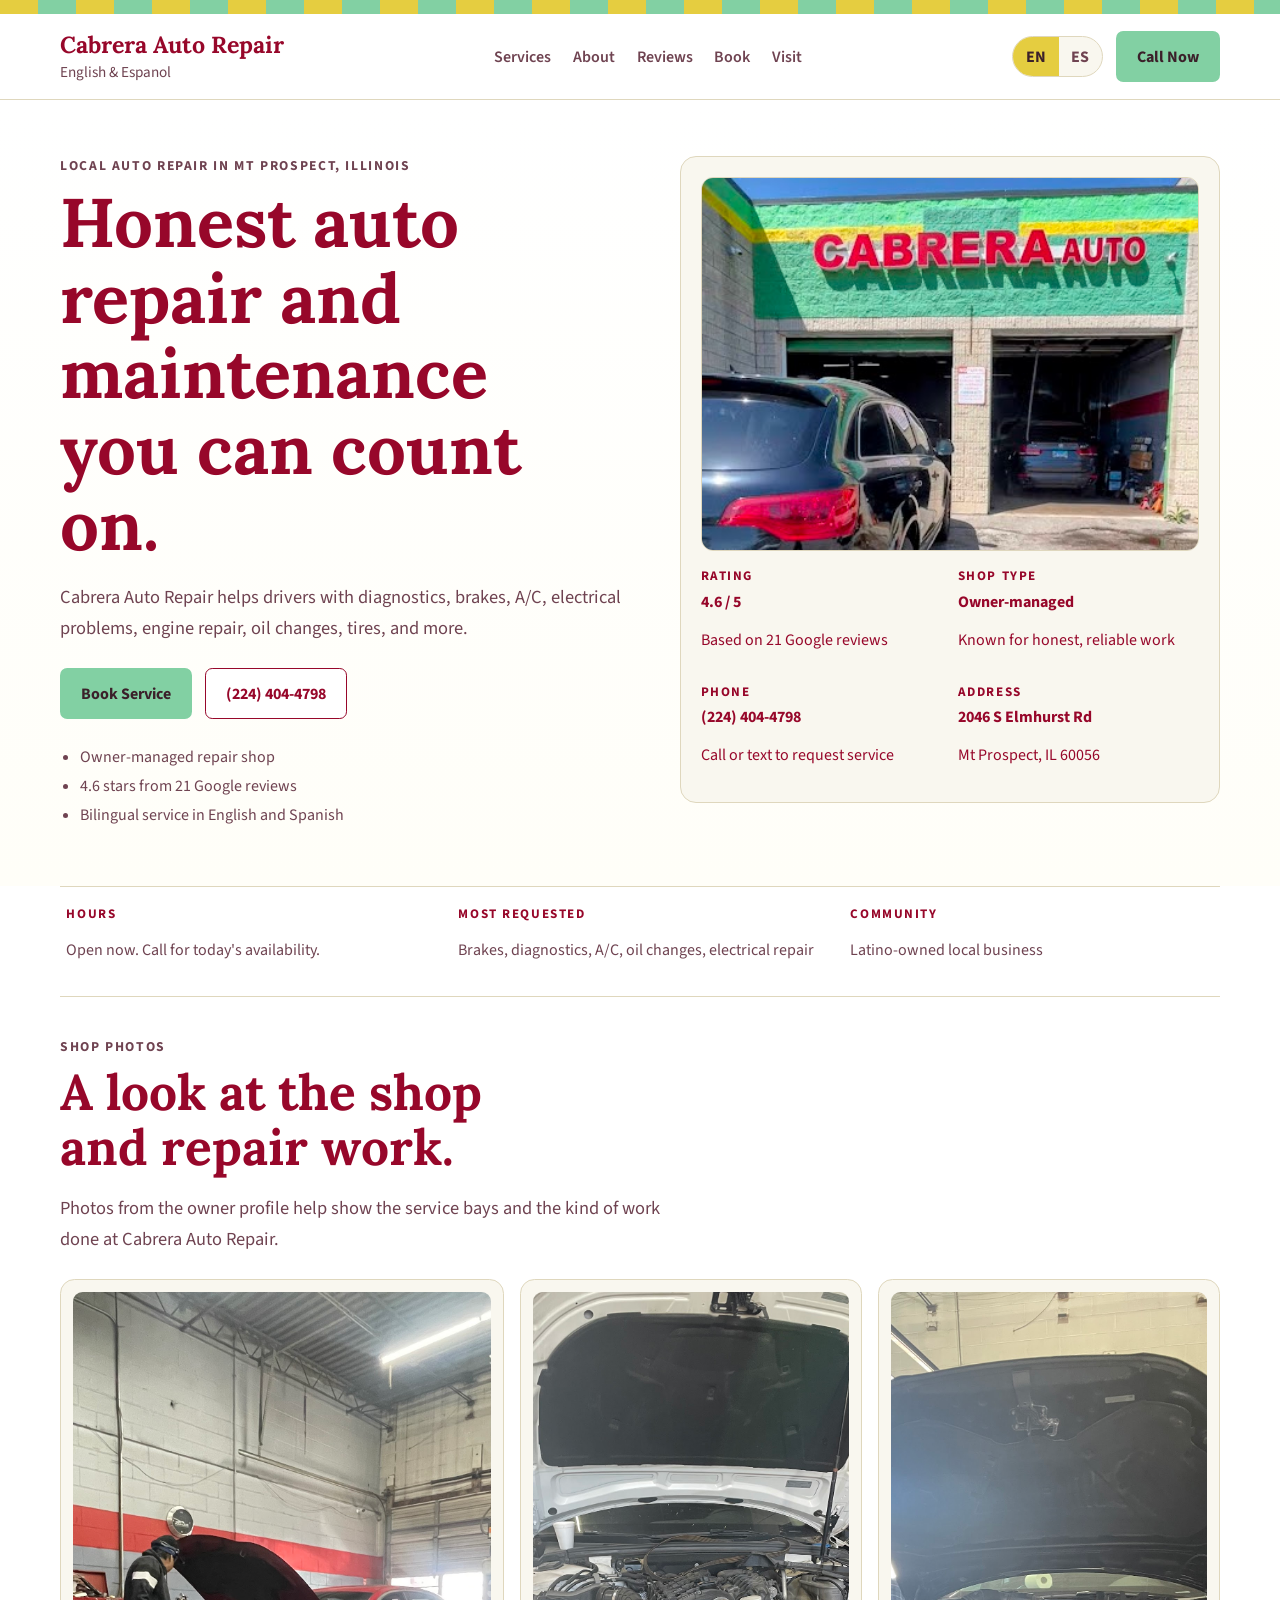
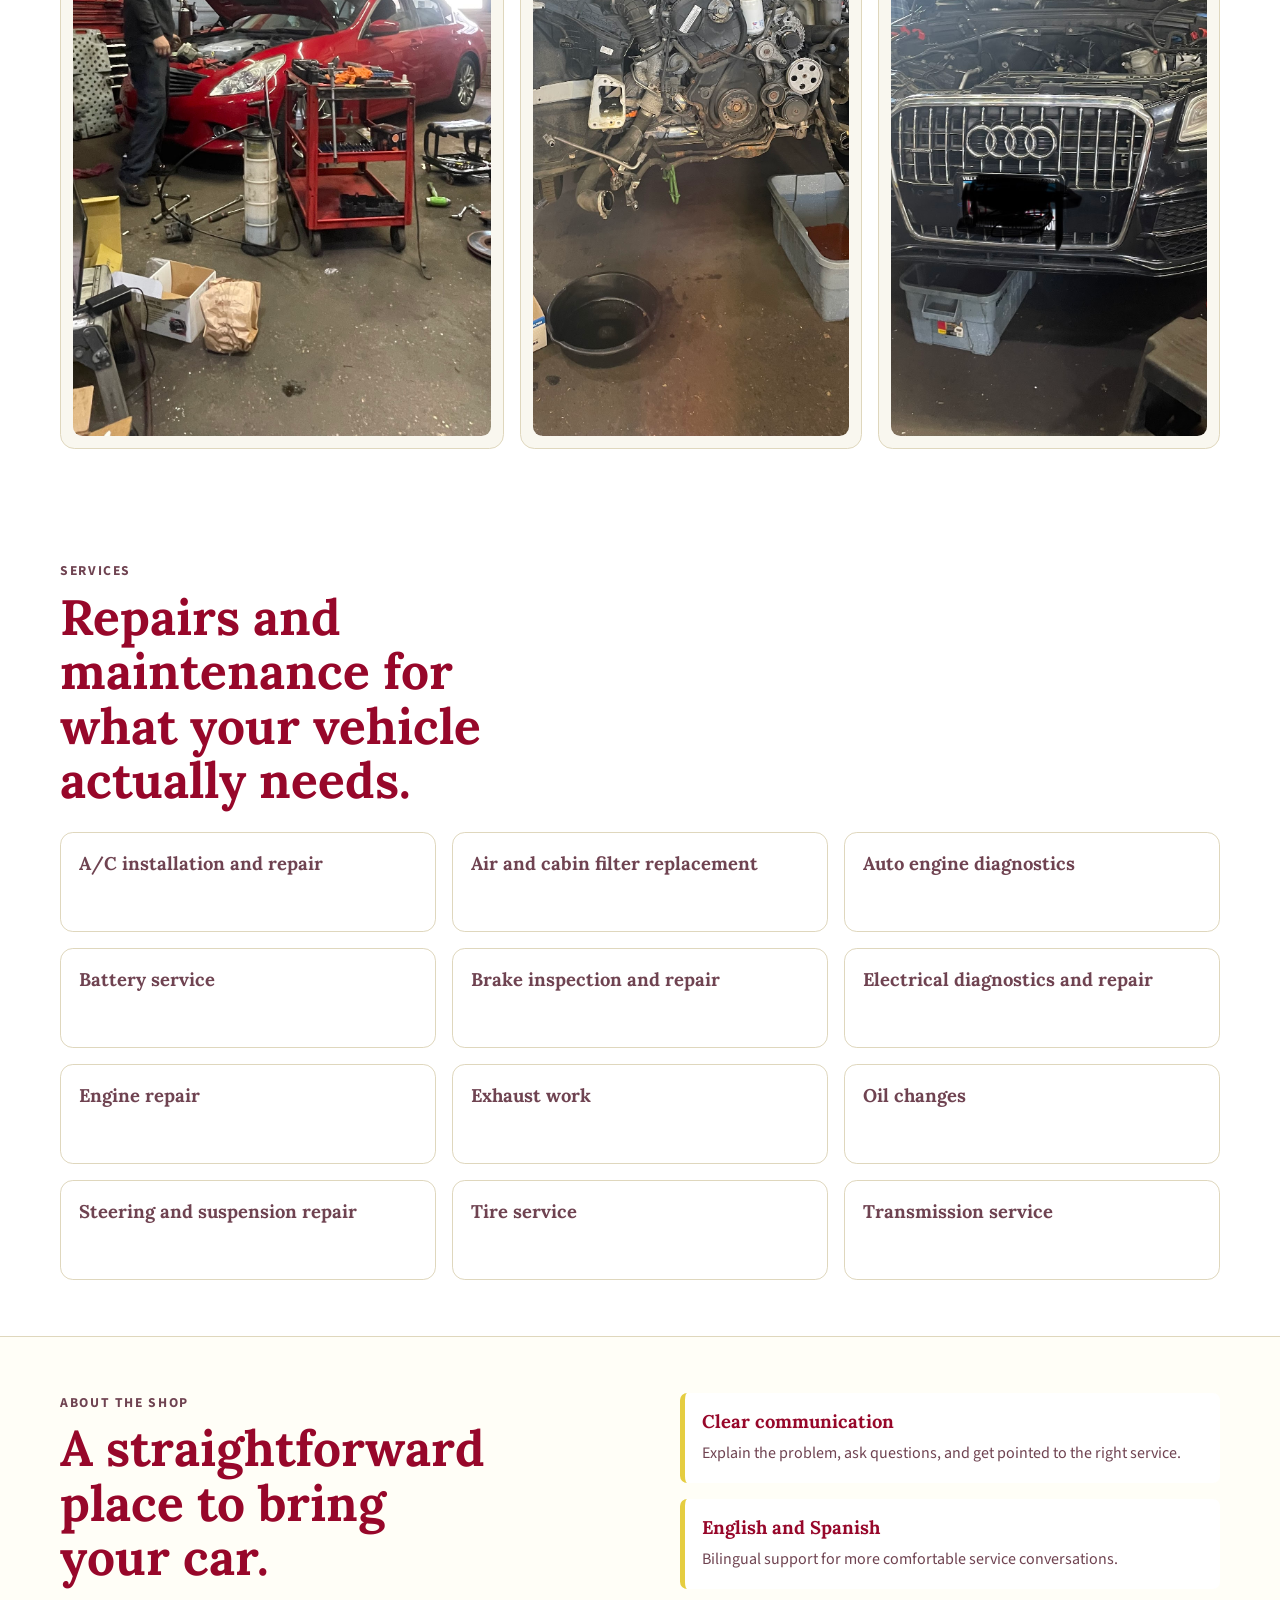
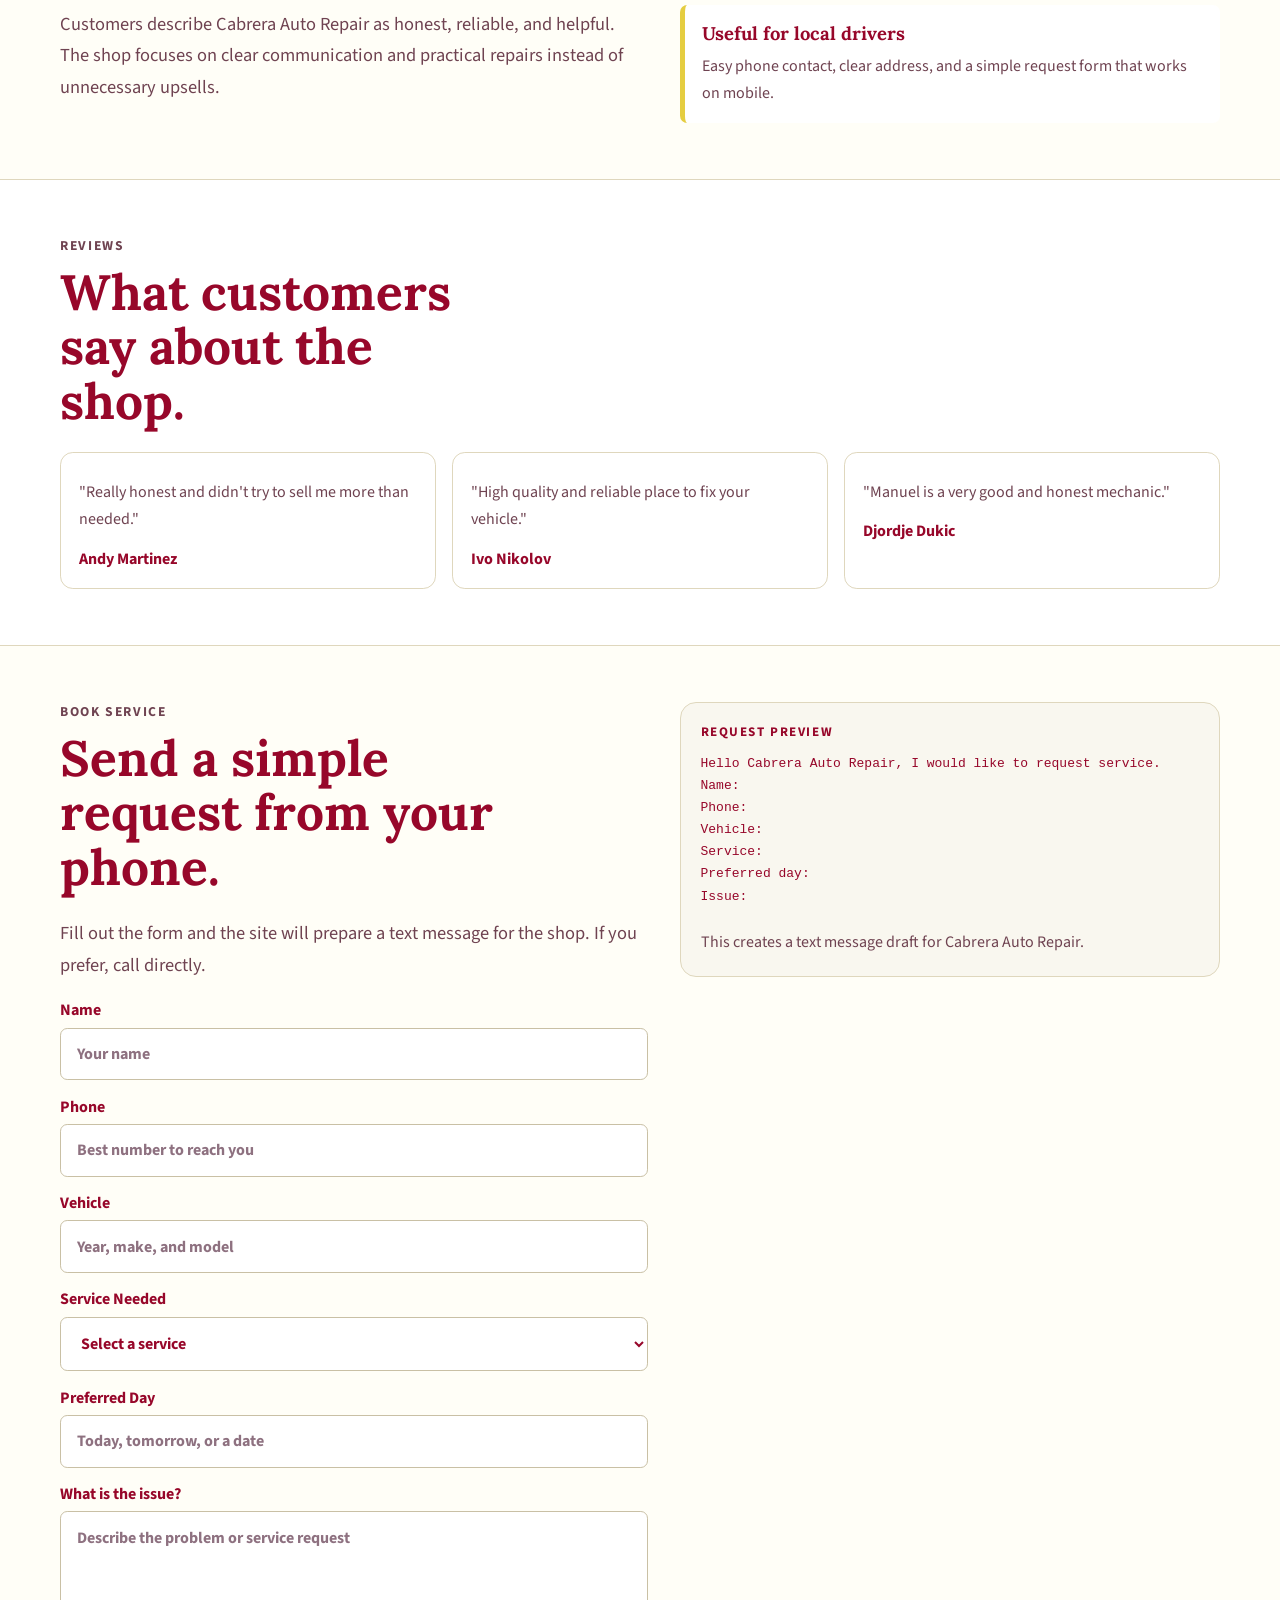
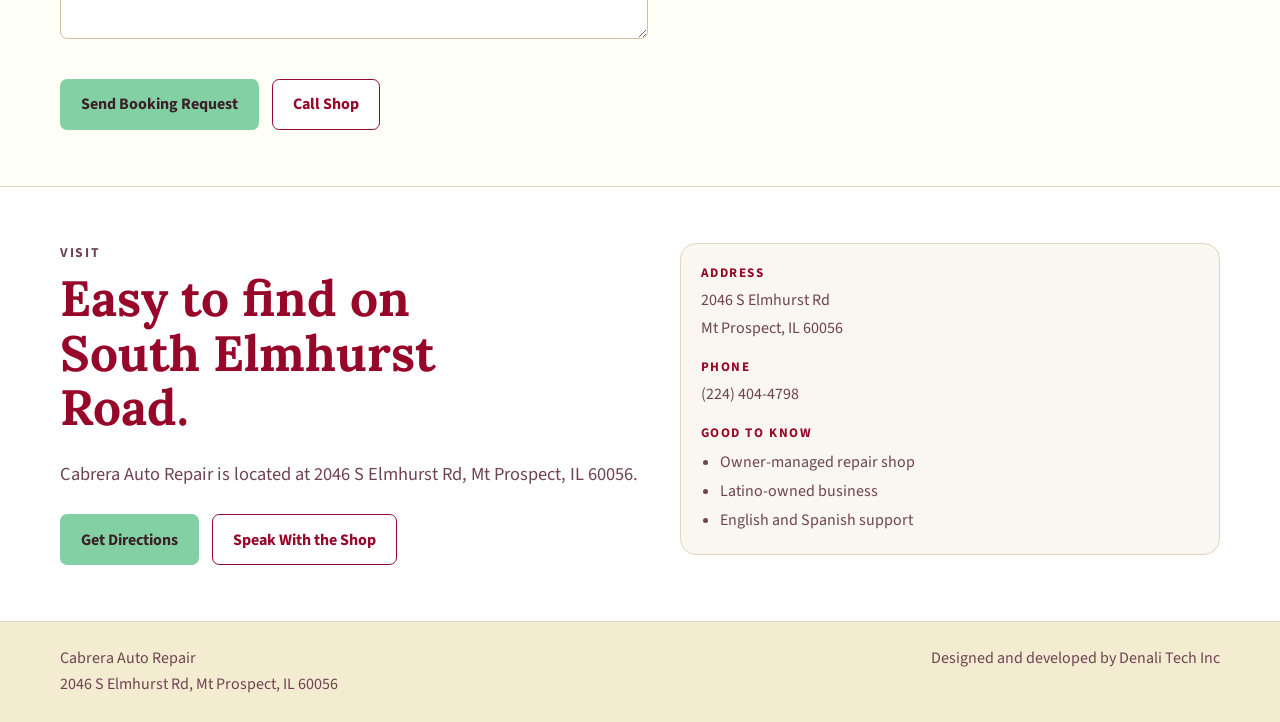
==== index.html @ 90ab3c0e "Publish Cabrera Auto Repair site" ====
<!DOCTYPE html>
<html lang="en">
  <head>
    <meta charset="UTF-8" />
    <meta name="viewport" content="width=device-width, initial-scale=1.0" />
    <title>Cabrera Auto Repair | Mt Prospect, IL</title>
    <meta
      name="description"
      content="Cabrera Auto Repair in Mt Prospect, IL offers diagnostics, brakes, A/C service, engine repair, electrical work, oil changes, tires, and more."
    />
    <meta name="theme-color" content="#82d0a3" />
    <meta property="og:title" content="Cabrera Auto Repair | Mt Prospect, IL" />
    <meta
      property="og:description"
      content="Honest auto repair, maintenance, diagnostics, brakes, A/C, electrical work, tires, and more."
    />
    <meta property="og:type" content="website" />
    <link rel="icon" type="image/svg+xml" href="favicon.svg" />
    <link rel="preconnect" href="https://fonts.googleapis.com" />
    <link rel="preconnect" href="https://fonts.gstatic.com" crossorigin />
    <link
      href="https://fonts.googleapis.com/css2?family=Lora:wght@500;600;700&family=Source+Sans+3:wght@400;600;700&display=swap"
      rel="stylesheet"
    />
    <link rel="stylesheet" href="styles.css" />
    <script type="application/ld+json">
      {
        "@context": "https://schema.org",
        "@type": "AutoRepair",
        "name": "Cabrera Auto Repair",
        "address": {
          "@type": "PostalAddress",
          "streetAddress": "2046 S Elmhurst Rd",
          "addressLocality": "Mt Prospect",
          "addressRegion": "IL",
          "postalCode": "60056",
          "addressCountry": "US"
        },
        "telephone": "+1-224-404-4798",
        "priceRange": "$$",
        "aggregateRating": {
          "@type": "AggregateRating",
          "ratingValue": "4.6",
          "reviewCount": "21"
        }
      }
    </script>
  </head>
  <body>
    <div class="top-stripe"></div>
    <header class="site-header">
      <div class="container header-inner">
        <a class="brand" href="#top" aria-label="Cabrera Auto Repair home">
          <span class="brand-name">Cabrera Auto Repair</span>
          <span class="brand-tag" data-i18n="brandTag">English & Espanol</span>
        </a>
        <nav class="site-nav" aria-label="Primary">
          <a href="#services" data-i18n="navServices">Services</a>
          <a href="#about" data-i18n="navAbout">About</a>
          <a href="#reviews" data-i18n="navReviews">Reviews</a>
          <a href="#book" data-i18n="navBook">Book</a>
          <a href="#visit" data-i18n="navVisit">Visit</a>
        </nav>
        <div class="header-tools">
          <div class="language-switch" aria-label="Language switcher">
            <button class="lang-button is-active" data-lang="en" type="button">EN</button>
            <button class="lang-button" data-lang="es" type="button">ES</button>
          </div>
          <a class="call-button" href="tel:+12244044798" data-i18n="callNow">Call Now</a>
        </div>
      </div>
    </header>

    <main id="top">
      <section class="hero">
        <div class="container hero-layout">
          <div class="hero-copy">
            <p class="kicker" data-i18n="heroKicker">Local Auto Repair in Mt Prospect, Illinois</p>
            <h1 data-i18n="heroTitle">Honest auto repair and maintenance you can count on.</h1>
            <p class="hero-text" data-i18n="heroText">
              Cabrera Auto Repair helps drivers with diagnostics, brakes, A/C,
              electrical problems, engine repair, oil changes, tires, and more.
            </p>
            <div class="hero-actions">
              <a class="primary-button" href="#book" data-i18n="heroBook">Book Service</a>
              <a class="secondary-button" href="tel:+12244044798">(224) 404-4798</a>
            </div>
            <ul class="hero-list">
              <li data-i18n="heroPoint1">Owner-managed repair shop</li>
              <li data-i18n="heroPoint2">4.6 stars from 21 Google reviews</li>
              <li data-i18n="heroPoint3">Bilingual service in English and Spanish</li>
            </ul>
          </div>
          <div class="hero-panel">
            <img
              src="assets/shop-front.jpg"
              alt="Front entrance of Cabrera Auto Repair in Mt Prospect"
            />
            <div class="hero-panel-grid">
              <div>
                <span class="info-label" data-i18n="infoRatingLabel">Rating</span>
                <strong>4.6 / 5</strong>
                <p data-i18n="infoRatingText">Based on 21 Google reviews</p>
              </div>
              <div>
                <span class="info-label" data-i18n="infoOwnerLabel">Shop Type</span>
                <strong data-i18n="infoOwnerValue">Owner-managed</strong>
                <p data-i18n="infoOwnerText">Known for honest, reliable work</p>
              </div>
              <div>
                <span class="info-label" data-i18n="infoPhoneLabel">Phone</span>
                <strong>(224) 404-4798</strong>
                <p data-i18n="infoPhoneText">Call or text to request service</p>
              </div>
              <div>
                <span class="info-label" data-i18n="infoAddressLabel">Address</span>
                <strong data-i18n="infoAddressValue">2046 S Elmhurst Rd</strong>
                <p data-i18n="infoAddressText">Mt Prospect, IL 60056</p>
              </div>
            </div>
          </div>
        </div>
      </section>

      <section class="quick-info">
        <div class="container quick-info-grid">
          <div>
            <span class="info-label" data-i18n="quickHoursLabel">Hours</span>
            <p data-i18n="quickHoursText">Open now. Call for today's availability.</p>
          </div>
          <div>
            <span class="info-label" data-i18n="quickServicesLabel">Most Requested</span>
            <p data-i18n="quickServicesText">Brakes, diagnostics, A/C, oil changes, electrical repair</p>
          </div>
          <div>
            <span class="info-label" data-i18n="quickCommunityLabel">Community</span>
            <p data-i18n="quickCommunityText">Latino-owned local business</p>
          </div>
        </div>
      </section>

      <section class="section photo-section">
        <div class="container">
          <div class="section-heading">
            <p class="kicker" data-i18n="galleryKicker">Shop Photos</p>
            <h2 data-i18n="galleryTitle">A look at the shop and repair work.</h2>
            <p class="body-copy" data-i18n="galleryText">
              Photos from the owner profile help show the service bays and the
              kind of work done at Cabrera Auto Repair.
            </p>
          </div>
          <div class="photo-grid">
            <figure class="photo-card photo-card-wide">
              <img
                src="assets/shop-photo-7.jpg"
                alt="Vehicle being serviced inside Cabrera Auto Repair"
              />
            </figure>
            <figure class="photo-card">
              <img
                src="assets/shop-photo-3.jpg"
                alt="Engine repair work inside Cabrera Auto Repair"
              />
            </figure>
            <figure class="photo-card">
              <img
                src="assets/shop-photo-4.jpg"
                alt="Vehicle being serviced inside Cabrera Auto Repair"
              />
            </figure>
          </div>
        </div>
      </section>

      <section class="section" id="services">
        <div class="container">
          <div class="section-heading">
            <p class="kicker" data-i18n="servicesKicker">Services</p>
            <h2 data-i18n="servicesTitle">Repairs and maintenance for what your vehicle actually needs.</h2>
          </div>
          <div class="service-grid">
            <article class="service-card"><h3 data-i18n="service1">A/C installation and repair</h3></article>
            <article class="service-card"><h3 data-i18n="service2">Air and cabin filter replacement</h3></article>
            <article class="service-card"><h3 data-i18n="service3">Auto engine diagnostics</h3></article>
            <article class="service-card"><h3 data-i18n="service4">Battery service</h3></article>
            <article class="service-card"><h3 data-i18n="service5">Brake inspection and repair</h3></article>
            <article class="service-card"><h3 data-i18n="service6">Electrical diagnostics and repair</h3></article>
            <article class="service-card"><h3 data-i18n="service7">Engine repair</h3></article>
            <article class="service-card"><h3 data-i18n="service8">Exhaust work</h3></article>
            <article class="service-card"><h3 data-i18n="service9">Oil changes</h3></article>
            <article class="service-card"><h3 data-i18n="service10">Steering and suspension repair</h3></article>
            <article class="service-card"><h3 data-i18n="service11">Tire service</h3></article>
            <article class="service-card"><h3 data-i18n="service12">Transmission service</h3></article>
          </div>
        </div>
      </section>

      <section class="section accent-section" id="about">
        <div class="container two-column">
          <div>
            <div class="section-heading">
              <p class="kicker" data-i18n="aboutKicker">About the Shop</p>
              <h2 data-i18n="aboutTitle">A straightforward place to bring your car.</h2>
            </div>
            <p class="body-copy" data-i18n="aboutText">
              Customers describe Cabrera Auto Repair as honest, reliable, and
              helpful. The shop focuses on clear communication and practical
              repairs instead of unnecessary upsells.
            </p>
          </div>
          <div class="feature-list">
            <div>
              <h3 data-i18n="feature1Title">Clear communication</h3>
              <p data-i18n="feature1Text">Explain the problem, ask questions, and get pointed to the right service.</p>
            </div>
            <div>
              <h3 data-i18n="feature2Title">English and Spanish</h3>
              <p data-i18n="feature2Text">Bilingual support for more comfortable service conversations.</p>
            </div>
            <div>
              <h3 data-i18n="feature3Title">Useful for local drivers</h3>
              <p data-i18n="feature3Text">Easy phone contact, clear address, and a simple request form that works on mobile.</p>
            </div>
          </div>
        </div>
      </section>

      <section class="section" id="reviews">
        <div class="container">
          <div class="section-heading">
            <p class="kicker" data-i18n="reviewsKicker">Reviews</p>
            <h2 data-i18n="reviewsTitle">What customers say about the shop.</h2>
          </div>
          <div class="review-grid">
            <article class="review-card">
              <p data-i18n="review1Text">"Really honest and didn't try to sell me more than needed."</p>
              <span>Andy Martinez</span>
            </article>
            <article class="review-card">
              <p data-i18n="review2Text">"High quality and reliable place to fix your vehicle."</p>
              <span>Ivo Nikolov</span>
            </article>
            <article class="review-card">
              <p data-i18n="review3Text">"Manuel is a very good and honest mechanic."</p>
              <span>Djordje Dukic</span>
            </article>
          </div>
        </div>
      </section>

      <section class="section accent-section" id="book">
        <div class="container two-column booking-layout">
          <div>
            <div class="section-heading">
              <p class="kicker" data-i18n="bookKicker">Book Service</p>
              <h2 data-i18n="bookTitle">Send a simple request from your phone.</h2>
            </div>
            <p class="body-copy" data-i18n="bookText">
              Fill out the form and the site will prepare a text message for the
              shop. If you prefer, call directly.
            </p>
            <form class="booking-form" id="booking-form">
              <label>
                <span data-i18n="labelName">Name</span>
                <input id="name" name="name" type="text" required data-i18n-placeholder="placeholderName" />
              </label>
              <label>
                <span data-i18n="labelPhone">Phone</span>
                <input id="phone" name="phone" type="tel" required data-i18n-placeholder="placeholderPhone" />
              </label>
              <label>
                <span data-i18n="labelVehicle">Vehicle</span>
                <input id="vehicle" name="vehicle" type="text" required data-i18n-placeholder="placeholderVehicle" />
              </label>
              <label>
                <span data-i18n="labelService">Service Needed</span>
                <select id="service" name="service" required></select>
              </label>
              <label>
                <span data-i18n="labelDay">Preferred Day</span>
                <input id="day" name="day" type="text" data-i18n-placeholder="placeholderDay" />
              </label>
              <label>
                <span data-i18n="labelDetails">What is the issue?</span>
                <textarea id="details" name="details" rows="4" data-i18n-placeholder="placeholderDetails"></textarea>
              </label>
              <div class="form-actions">
                <button class="primary-button" type="submit" data-i18n="submitText">Send Booking Request</button>
                <a class="secondary-button" href="tel:+12244044798" data-i18n="callShop">Call Shop</a>
              </div>
            </form>
          </div>
          <aside class="booking-preview">
            <span class="info-label" data-i18n="previewLabel">Request Preview</span>
            <pre id="message-preview"></pre>
            <p data-i18n="previewText">
              This creates a text message draft for Cabrera Auto Repair.
            </p>
          </aside>
        </div>
      </section>

      <section class="section" id="visit">
        <div class="container two-column">
          <div>
            <div class="section-heading">
              <p class="kicker" data-i18n="visitKicker">Visit</p>
              <h2 data-i18n="visitTitle">Easy to find on South Elmhurst Road.</h2>
            </div>
            <p class="body-copy" data-i18n="visitText">
              Cabrera Auto Repair is located at 2046 S Elmhurst Rd, Mt Prospect,
              IL 60056.
            </p>
            <div class="hero-actions">
              <a
                class="primary-button"
                href="https://www.google.com/maps/search/?api=1&query=2046+S+Elmhurst+Rd+Mt+Prospect+IL+60056"
                target="_blank"
                rel="noreferrer"
                data-i18n="directions"
              >
                Get Directions
              </a>
              <a class="secondary-button" href="tel:+12244044798" data-i18n="speakShop">Speak With the Shop</a>
            </div>
          </div>
          <div class="visit-box">
            <div>
              <span class="info-label" data-i18n="visitAddressLabel">Address</span>
              <p>2046 S Elmhurst Rd<br />Mt Prospect, IL 60056</p>
            </div>
            <div>
              <span class="info-label" data-i18n="visitPhoneLabel">Phone</span>
              <p>(224) 404-4798</p>
            </div>
            <div>
              <span class="info-label" data-i18n="visitNotesLabel">Good to Know</span>
              <ul class="visit-notes">
                <li data-i18n="visitNote1">Owner-managed repair shop</li>
                <li data-i18n="visitNote2">Latino-owned business</li>
                <li data-i18n="visitNote3">English and Spanish support</li>
              </ul>
            </div>
          </div>
        </div>
      </section>
    </main>

    <footer class="site-footer">
      <div class="container footer-inner">
        <p>Cabrera Auto Repair<br />2046 S Elmhurst Rd, Mt Prospect, IL 60056</p>
        <p data-i18n="footerText">Designed and developed by Denali Tech Inc</p>
      </div>
    </footer>

    <div class="mobile-bar">
      <a class="primary-button" href="tel:+12244044798" data-i18n="callNow">Call Now</a>
      <a class="secondary-button" href="#book" data-i18n="heroBook">Book Service</a>
    </div>

    <script src="script.js"></script>
  </body>
</html>
---- styles.css ----
:root {
  --page-bg: #ffffff;
  --surface: #f9f7ef;
  --surface-strong: #f3ecd0;
  --primary: #82d0a3;
  --accent: #e5cd40;
  --ink: #97072a;
  --ink-soft: #6f4351;
  --line: #dfd7bd;
  --button-text: #3b202a;
  --max-width: 1160px;
}

* {
  box-sizing: border-box;
}

html {
  scroll-behavior: smooth;
}

body {
  margin: 0;
  font-family: "Source Sans 3", sans-serif;
  background: var(--page-bg);
  color: var(--ink);
}

a {
  color: inherit;
  text-decoration: none;
}

img {
  display: block;
  max-width: 100%;
}

button,
input,
select,
textarea {
  font: inherit;
}

.top-stripe {
  height: 14px;
  background:
    repeating-linear-gradient(
      90deg,
      var(--accent) 0 38px,
      var(--primary) 38px 76px
    );
}

.container {
  width: min(100% - 2rem, var(--max-width));
  margin: 0 auto;
}

.site-header {
  position: sticky;
  top: 0;
  z-index: 20;
  background: rgba(255, 255, 255, 0.96);
  border-bottom: 1px solid var(--line);
  backdrop-filter: blur(8px);
}

.header-inner {
  display: flex;
  align-items: center;
  justify-content: space-between;
  gap: 1rem;
  padding: 1rem 0;
}

.brand {
  display: inline-flex;
  flex-direction: column;
  gap: 0.15rem;
}

.brand-name,
h1,
h2,
h3 {
  font-family: "Lora", serif;
}

.brand-name {
  font-size: 1.45rem;
  font-weight: 700;
}

.brand-tag {
  color: var(--ink-soft);
  font-size: 0.95rem;
}

.site-nav {
  display: flex;
  gap: 1.35rem;
  font-weight: 600;
  color: var(--ink-soft);
}

.site-nav a:hover,
.site-nav a:focus-visible,
.lang-button:hover,
.lang-button:focus-visible {
  color: var(--ink);
}

.header-tools {
  display: flex;
  align-items: center;
  gap: 0.8rem;
}

.language-switch {
  display: inline-flex;
  border: 1px solid var(--line);
  border-radius: 999px;
  overflow: hidden;
  background: var(--surface);
}

.lang-button {
  border: 0;
  background: transparent;
  padding: 0.55rem 0.8rem;
  font-weight: 700;
  color: var(--ink-soft);
  cursor: pointer;
}

.lang-button.is-active {
  background: var(--accent);
  color: var(--button-text);
}

.call-button,
.primary-button,
.secondary-button {
  display: inline-flex;
  align-items: center;
  justify-content: center;
  min-height: 3rem;
  padding: 0.85rem 1.25rem;
  border-radius: 0.45rem;
  border: 1px solid transparent;
  font-weight: 700;
}

.call-button,
.primary-button {
  background: var(--primary);
  color: var(--button-text);
}

.secondary-button {
  background: #fff;
  border-color: var(--ink);
  color: var(--ink);
}

.hero,
.section {
  padding: 3.5rem 0;
}

.hero {
  background: linear-gradient(180deg, #ffffff 0%, #fffef8 100%);
}

.hero-layout,
.two-column {
  display: grid;
  grid-template-columns: minmax(0, 1fr) minmax(300px, 0.92fr);
  gap: 2rem;
  align-items: start;
}

.kicker {
  margin: 0 0 0.6rem;
  color: var(--ink-soft);
  text-transform: uppercase;
  letter-spacing: 0.12em;
  font-size: 0.85rem;
  font-weight: 700;
}

h1,
h2 {
  margin: 0;
  line-height: 1.1;
}

h1 {
  font-size: clamp(2.4rem, 6vw, 4.3rem);
  max-width: 11ch;
}

h2 {
  font-size: clamp(2rem, 4.4vw, 3.1rem);
  max-width: 14ch;
}

h3 {
  margin: 0;
  font-size: 1.15rem;
}

.hero-text,
.body-copy,
.hero-list,
.service-card,
.review-card p,
.feature-list p,
.booking-preview p,
.visit-box p,
.visit-notes,
.quick-info-grid p {
  color: var(--ink-soft);
}

.hero-text,
.body-copy {
  font-size: 1.15rem;
  line-height: 1.7;
  max-width: 40rem;
}

.hero-actions,
.form-actions {
  display: flex;
  flex-wrap: wrap;
  gap: 0.8rem;
  margin-top: 1.5rem;
}

.hero-list {
  margin: 1.5rem 0 0;
  padding-left: 1.25rem;
  line-height: 1.8;
}

.hero-panel,
.visit-box,
.booking-preview {
  background: var(--surface);
  border: 1px solid var(--line);
  border-radius: 1rem;
  padding: 1.25rem;
}

.hero-panel img {
  width: 100%;
  aspect-ratio: 4 / 3;
  object-fit: cover;
  object-position: center;
  border-radius: 0.75rem;
  border: 1px solid var(--line);
  background: #fff;
}

.hero-panel-grid,
.quick-info-grid,
.photo-grid,
.service-grid,
.review-grid {
  display: grid;
  gap: 1rem;
}

.hero-panel-grid {
  grid-template-columns: repeat(2, minmax(0, 1fr));
  margin-top: 1rem;
}

.quick-info {
  padding-bottom: 0.5rem;
}

.quick-info-grid {
  grid-template-columns: repeat(3, minmax(0, 1fr));
  border-top: 1px solid var(--line);
  border-bottom: 1px solid var(--line);
}

.quick-info-grid > div {
  padding: 1.15rem 0.4rem;
}

.photo-section {
  padding-top: 2rem;
}

.photo-grid {
  grid-template-columns: 1.3fr 1fr 1fr;
  align-items: stretch;
}

.photo-card {
  margin: 0;
  background: var(--surface);
  border: 1px solid var(--line);
  border-radius: 0.9rem;
  padding: 0.75rem;
}

.photo-card img {
  width: 100%;
  height: 100%;
  min-height: 320px;
  object-fit: cover;
  object-position: center;
  border-radius: 0.6rem;
}

.photo-card-wide img {
  min-height: 420px;
}

.info-label {
  display: block;
  margin-bottom: 0.35rem;
  color: var(--ink);
  font-size: 0.82rem;
  font-weight: 700;
  letter-spacing: 0.12em;
  text-transform: uppercase;
}

.section-heading {
  margin-bottom: 1.5rem;
}

.service-grid {
  grid-template-columns: repeat(3, minmax(0, 1fr));
}

.service-card,
.review-card {
  background: #fff;
  border: 1px solid var(--line);
  border-radius: 0.8rem;
  padding: 1.15rem;
}

.service-card {
  min-height: 100px;
}

.accent-section {
  background: #fffef7;
  border-top: 1px solid var(--line);
  border-bottom: 1px solid var(--line);
}

.feature-list {
  display: grid;
  gap: 1rem;
}

.feature-list div {
  padding: 1rem 1.1rem;
  border-left: 5px solid var(--accent);
  background: #fff;
  border-radius: 0.45rem;
}

.feature-list p,
.review-card p,
.booking-preview p {
  margin: 0.45rem 0 0;
  line-height: 1.7;
}

.review-grid {
  grid-template-columns: repeat(3, minmax(0, 1fr));
}

.review-card span {
  display: block;
  margin-top: 0.9rem;
  font-weight: 700;
}

.booking-layout {
  align-items: start;
}

.booking-form {
  display: grid;
  gap: 0.95rem;
}

.booking-form label {
  display: grid;
  gap: 0.4rem;
  font-weight: 700;
}

.booking-form input,
.booking-form select,
.booking-form textarea {
  width: 100%;
  padding: 0.9rem 1rem;
  border-radius: 0.45rem;
  border: 1px solid #c9c0a5;
  background: #fff;
  color: var(--ink);
}

.booking-form textarea {
  min-height: 8rem;
  resize: vertical;
}

.booking-form input::placeholder,
.booking-form textarea::placeholder {
  color: #8e7180;
}

#message-preview {
  white-space: pre-wrap;
  margin: 0.75rem 0 1rem;
  min-height: 10rem;
  color: var(--ink);
  line-height: 1.7;
}

.visit-box {
  display: grid;
  gap: 1rem;
}

.visit-box p {
  margin: 0;
  line-height: 1.7;
}

.visit-notes {
  margin: 0;
  padding-left: 1.2rem;
  line-height: 1.8;
}

.site-footer {
  background: var(--surface-strong);
  border-top: 1px solid var(--line);
}

.footer-inner {
  display: flex;
  justify-content: space-between;
  gap: 1rem;
  padding: 1.5rem 0;
}

.footer-inner p {
  margin: 0;
  line-height: 1.6;
  color: var(--ink-soft);
}

.mobile-bar {
  display: none;
}

@media (max-width: 980px) {
  .site-nav {
    display: none;
  }

  .hero-layout,
  .two-column,
  .service-grid,
  .review-grid,
  .quick-info-grid,
  .photo-grid,
  .hero-panel-grid {
    grid-template-columns: 1fr;
  }

  h1,
  h2 {
    max-width: none;
  }

  .footer-inner {
    flex-direction: column;
  }
}

@media (max-width: 720px) {
  .container {
    width: min(100% - 1.2rem, var(--max-width));
  }

  .header-inner {
    align-items: flex-start;
    flex-wrap: wrap;
  }

  .header-tools {
    width: 100%;
    justify-content: space-between;
  }

  .call-button {
    flex: 1;
  }

  .hero,
  .section {
    padding: 2.6rem 0;
  }

  .hero-actions,
  .form-actions {
    flex-direction: column;
  }

  .primary-button,
  .secondary-button {
    width: 100%;
  }

  .mobile-bar {
    position: fixed;
    left: 0;
    right: 0;
    bottom: 0;
    z-index: 30;
    display: grid;
    grid-template-columns: repeat(2, minmax(0, 1fr));
    gap: 0.75rem;
    padding: 0.8rem;
    background: rgba(255, 255, 255, 0.98);
    border-top: 1px solid var(--line);
  }

  body {
    padding-bottom: 5rem;
  }
}
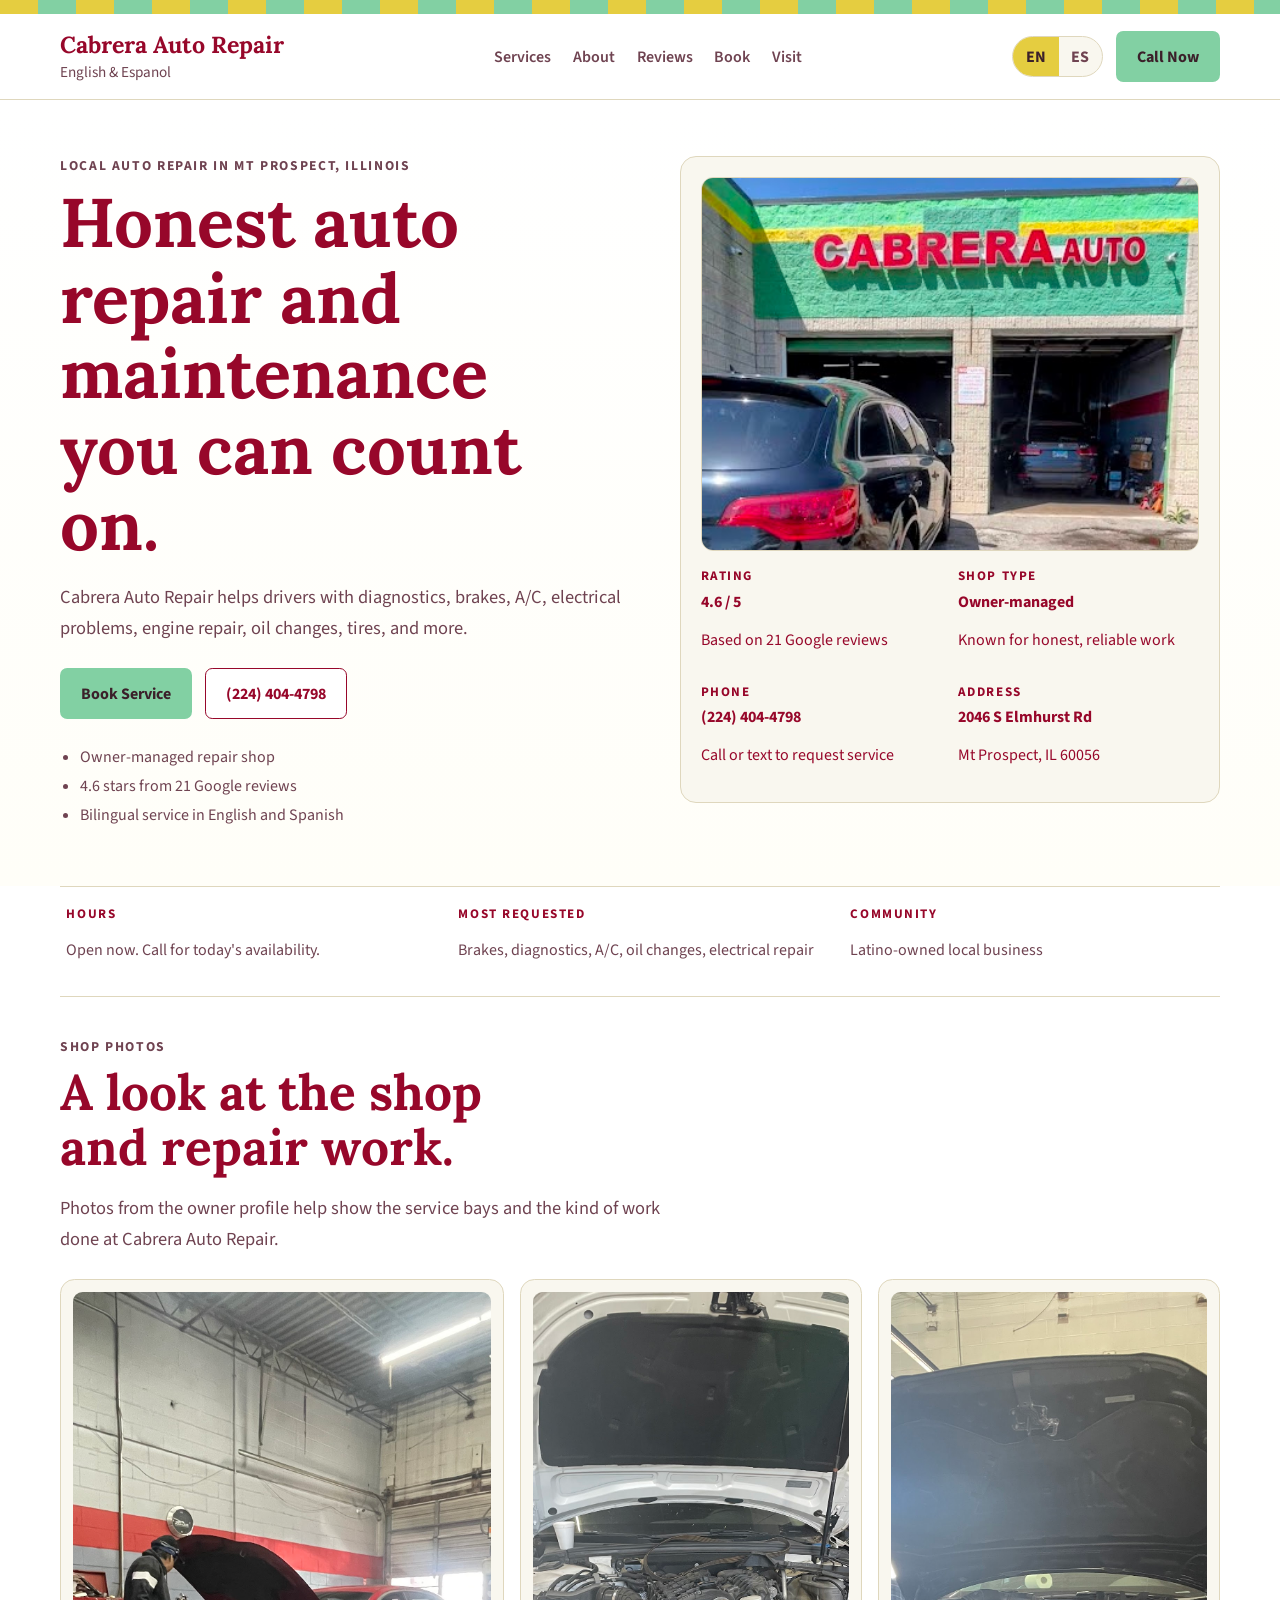
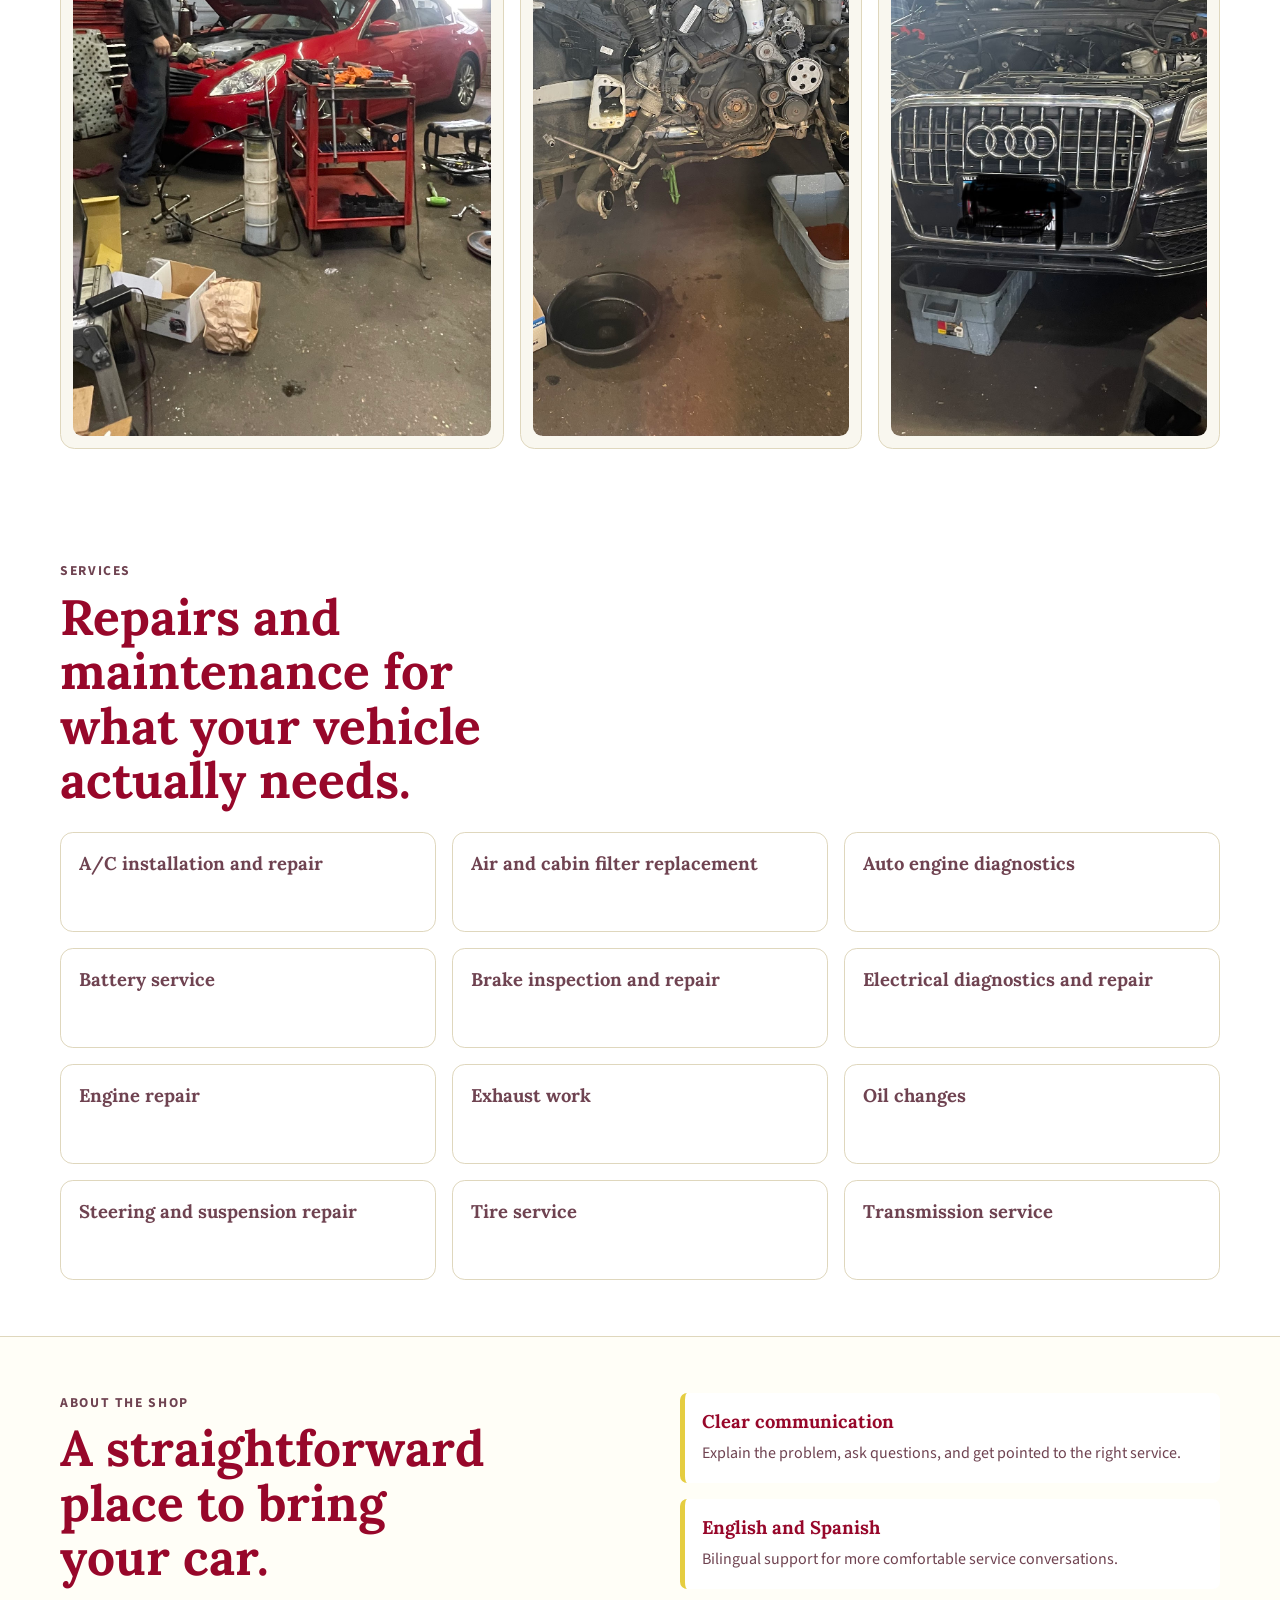
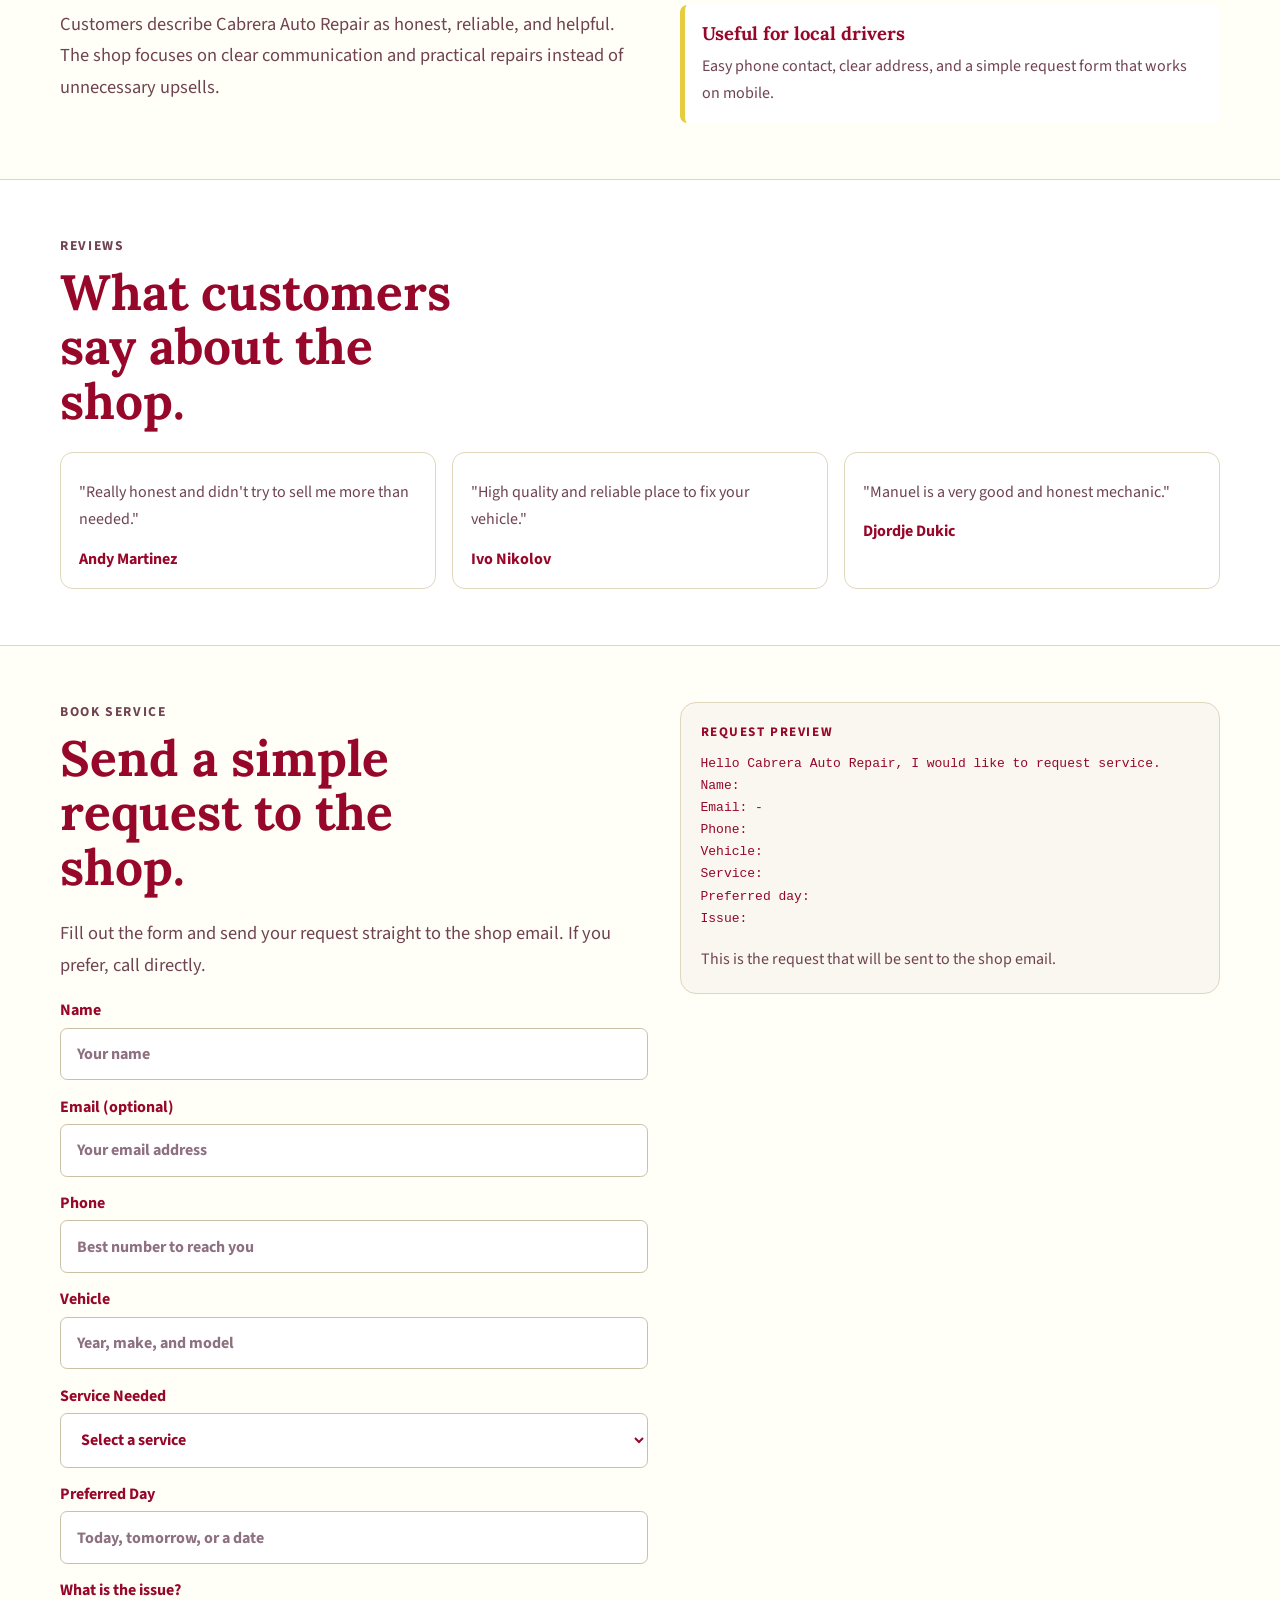
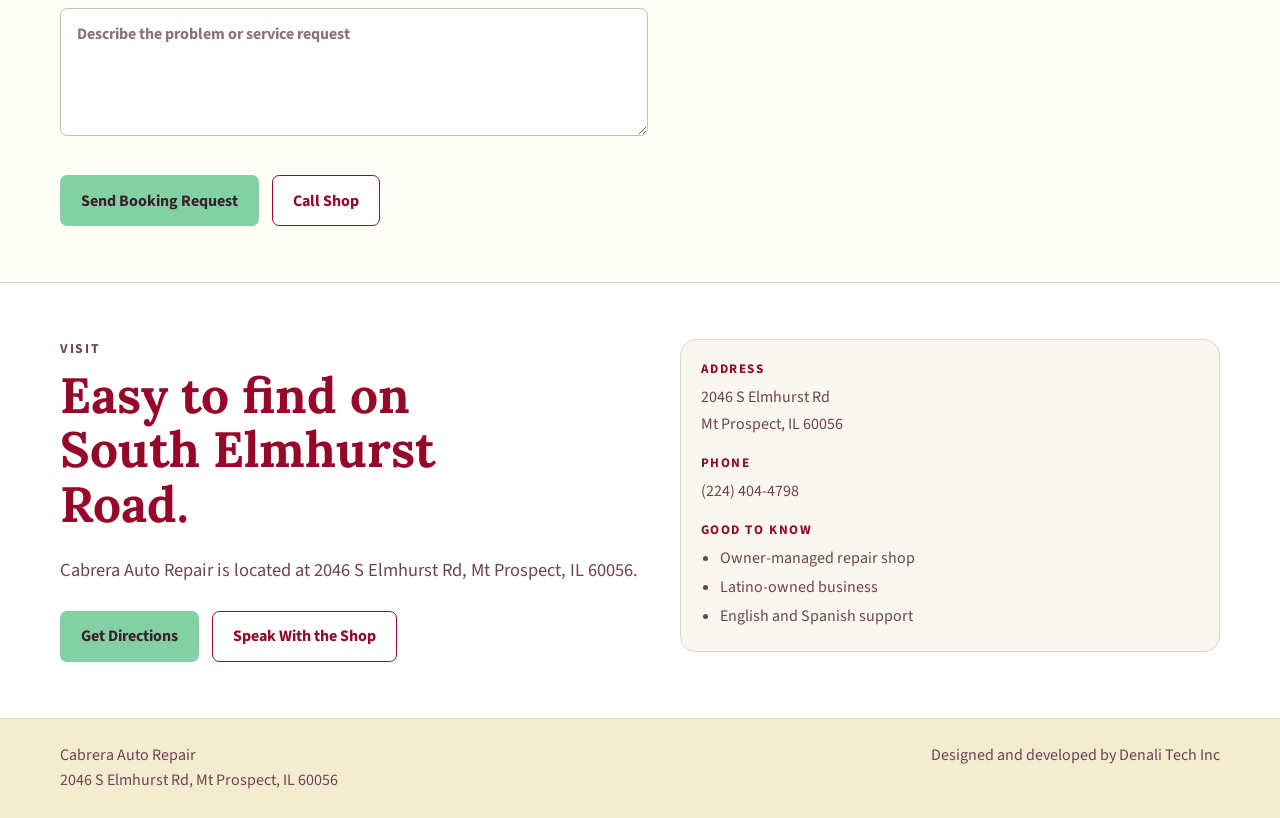
==== commit 0823936b: "Add email booking form" ====
--- a/index.html
+++ b/index.html
@@ -256,13 +256,26 @@
               <h2 data-i18n="bookTitle">Send a simple request from your phone.</h2>
             </div>
             <p class="body-copy" data-i18n="bookText">
-              Fill out the form and the site will prepare a text message for the
-              shop. If you prefer, call directly.
-            </p>
-            <form class="booking-form" id="booking-form">
+              Fill out the form and send your request straight to the shop
+              email. If you prefer, call directly.
+            </p>
+            <form
+              class="booking-form"
+              id="booking-form"
+              action="https://formsubmit.co/autorepaircabrera@gmail.com"
+              method="POST"
+            >
+              <input type="hidden" name="_subject" value="New Cabrera Auto Repair service request" />
+              <input type="hidden" name="_template" value="table" />
+              <input type="hidden" name="_next" value="https://cabrera-autorepair.com/thanks.html" />
+              <input type="text" name="_honey" tabindex="-1" autocomplete="off" class="hp-field" />
               <label>
                 <span data-i18n="labelName">Name</span>
                 <input id="name" name="name" type="text" required data-i18n-placeholder="placeholderName" />
+              </label>
+              <label>
+                <span data-i18n="labelEmail">Email</span>
+                <input id="email" name="email" type="email" data-i18n-placeholder="placeholderEmail" />
               </label>
               <label>
                 <span data-i18n="labelPhone">Phone</span>
@@ -294,7 +307,7 @@
             <span class="info-label" data-i18n="previewLabel">Request Preview</span>
             <pre id="message-preview"></pre>
             <p data-i18n="previewText">
-              This creates a text message draft for Cabrera Auto Repair.
+              This is the request that will be sent to the shop email.
             </p>
           </aside>
         </div>
--- a/styles.css
+++ b/styles.css
@@ -395,6 +395,11 @@
 .booking-form {
   display: grid;
   gap: 0.95rem;
+}
+
+.hp-field {
+  position: absolute;
+  left: -9999px;
 }
 
 .booking-form label {
